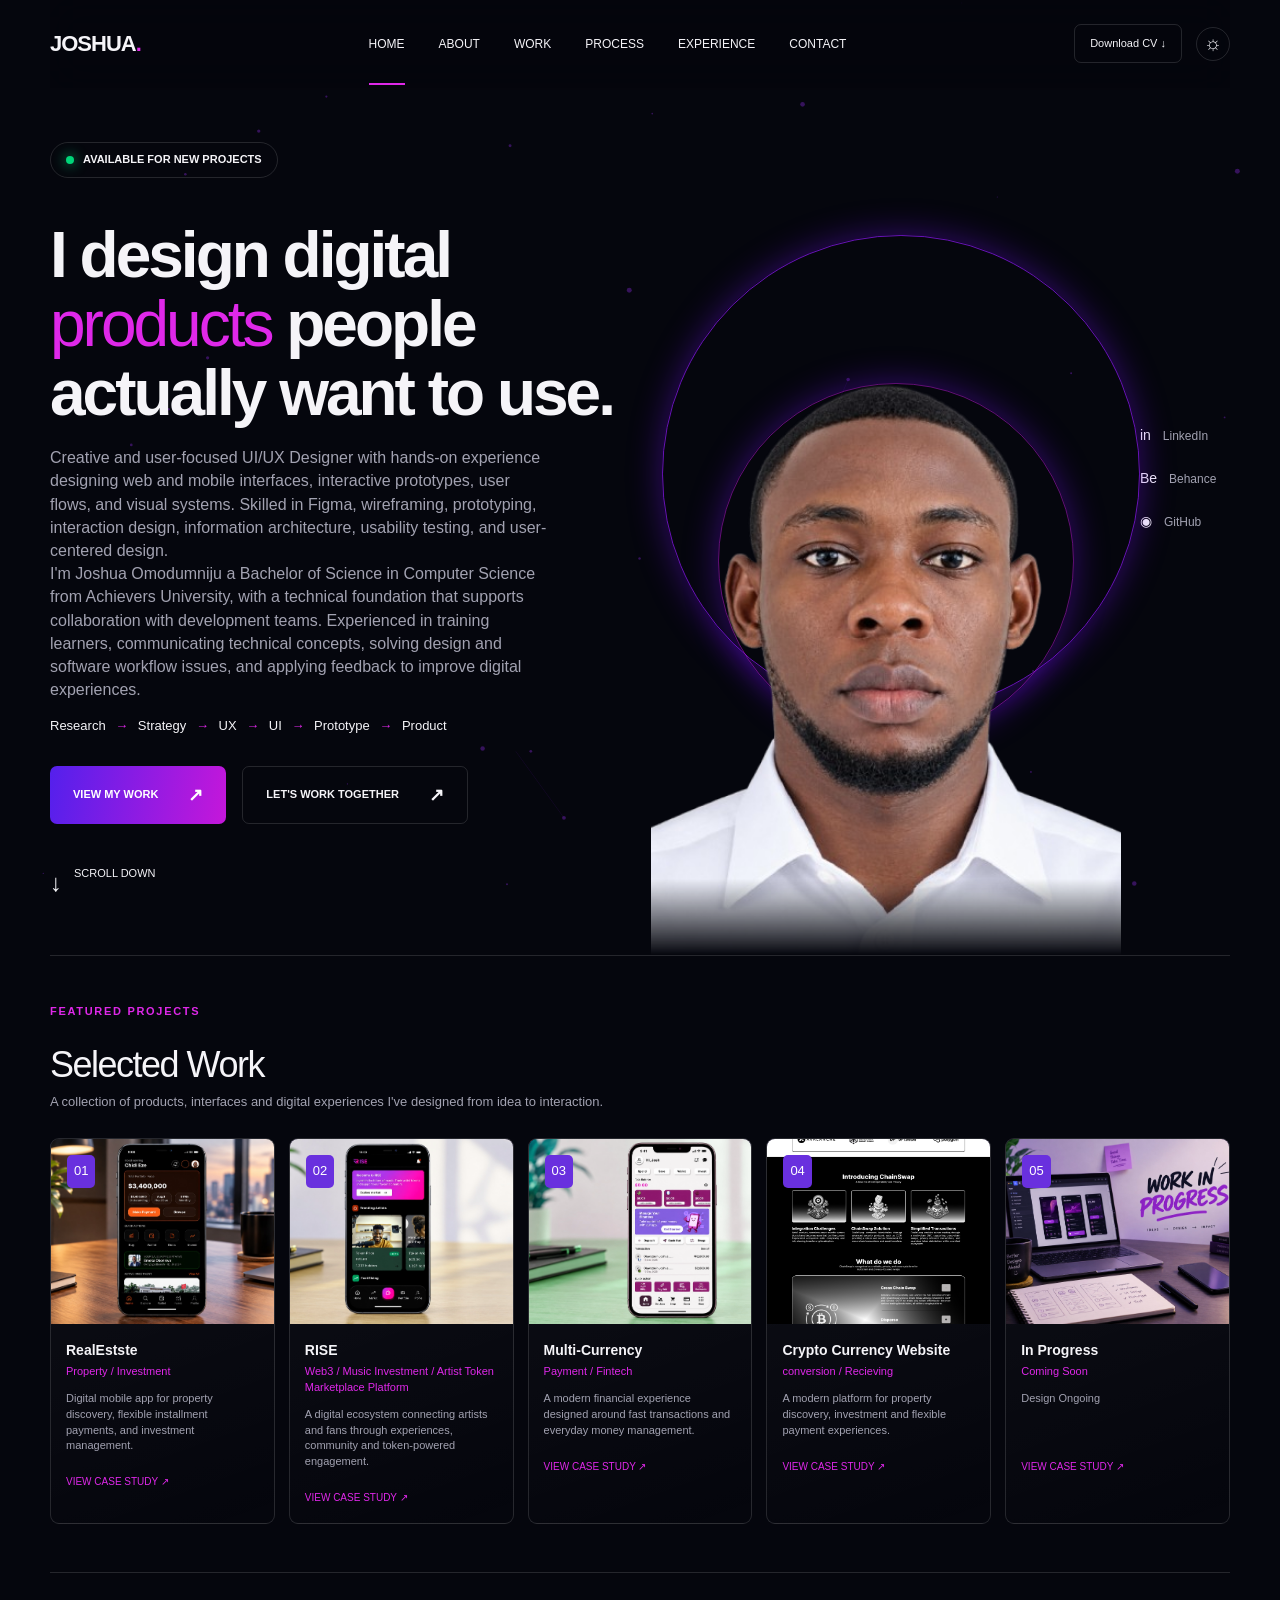
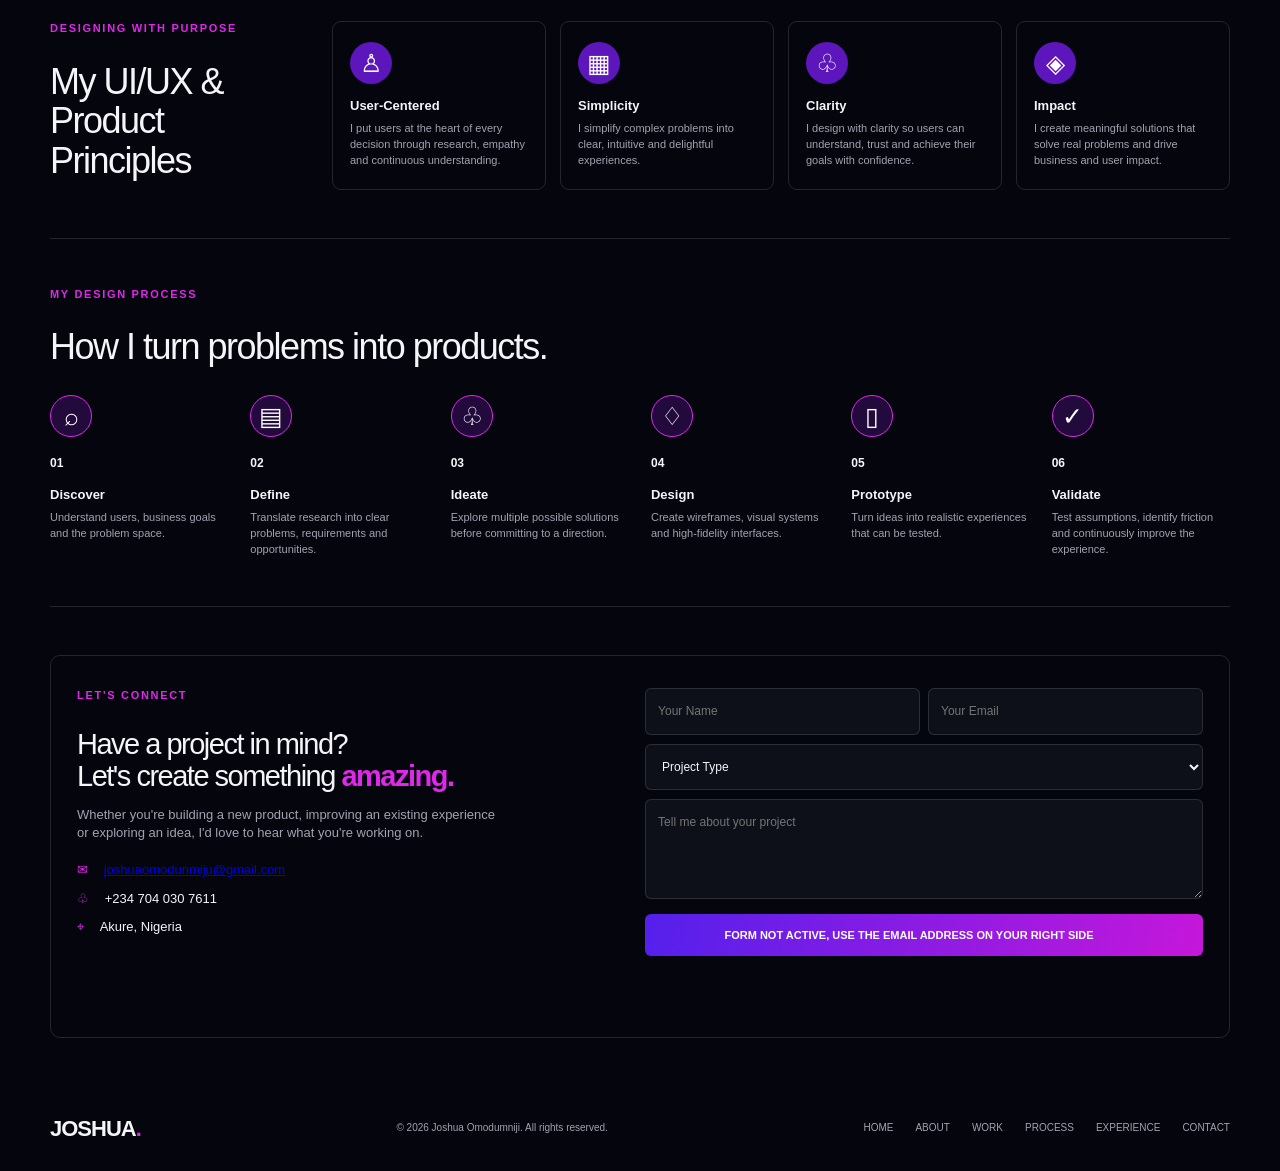
==== index.html @ 5fc7bdf7 "Add files via upload" ====
<!doctype html>
<html lang="en">

<head>
  <!-- ==================== DOCUMENT HEAD / META INFORMATION ==================== -->

  <meta charset="UTF-8" />
  <meta name="viewport" content="width=device-width, initial-scale=1.0" />
  <meta name="description" content="Joshua Om odumniji — UI/UX and product designer portfolio." />

  <title>Joshua — Product Designer</title>

  <link rel="stylesheet" href="style.css" />
</head>


<body>

  <!-- ==================== BACKGROUND MOTION CANVAS ==================== -->

  <canvas id="motion-canvas" aria-hidden="true"></canvas>


  <div class="site-shell">

    <!-- ==================== HEADER / NAVIGATION ==================== -->

    <header class="site-header" id="top">

      <!-- Website Brand / Logo -->
      <a class="brand" href="#top" aria-label="Joshua home">
        JOSHUA<span>.</span>
      </a>


      <!-- Mobile Menu Button -->
      <button
        class="menu-toggle"
        type="button"
        aria-expanded="false"
        aria-controls="main-nav"
      >
        Menu
      </button>


      <!-- Main Navigation -->
      <nav id="main-nav" class="main-nav" aria-label="Primary navigation">
        <a class="active" href="#top">Home</a>
        <a href="#about">About</a>
        <a href="#work">Work</a>
        <a href="#process">Process</a>
        <a href="#experience">Experience</a>
        <a href="#contact">Contact</a>
      </nav>


      <!-- Header Action Buttons -->
      <div class="header-actions">

        <!-- Download CV Button -->
        <a class="download" href="OMODUNMIJU_JOSHUA_OLUWATOSIN_ATS_CV.docx">
          Download CV <span>↓</span>
        </a>


        <!-- Light / Dark Theme Toggle -->
        <button
          class="theme-toggle"
          type="button"
          aria-label="Toggle light and dark theme"
          aria-pressed="false"
        >
          <span class="sun">☼</span>
        </button>

      </div>
    </header>


    <main>

      <!-- ==================== HERO / ABOUT SECTION ==================== -->

      <section class="hero" id="about">

        <!-- Hero Text Content -->
        <div class="hero-copy">

          <!-- Availability Badge -->
          <p class="eyebrow availability">
            <span></span> AVAILABLE FOR NEW PROJECTS
          </p>


          <!-- Main Hero Heading -->
          <h1>
            I design digital <strong>products</strong> people actually want to use.
          </h1>


          <!-- Hero Introduction -->
          <p class="intro">
            Creative and user-focused UI/UX Designer with hands-on experience designing web and mobile interfaces, interactive prototypes, user flows, and visual systems. Skilled in Figma, wireframing, prototyping, interaction design, information architecture, usability testing, and user-centered design. 
            <br>I'm Joshua Omodumniju a Bachelor of Science in Computer Science from Achievers University, with a technical foundation that supports collaboration with development teams. Experienced in training learners, communicating technical concepts, solving design and software workflow issues, and applying feedback to improve digital experiences.
          </p>


          <!-- Design Journey -->
          <p class="journey">
            Research <b>→</b> Strategy <b>→</b> UX <b>→</b> UI <b>→</b> Prototype <b>→</b> Product
          </p>


          <!-- Hero Action Buttons -->
          <div class="hero-actions">

            <a class="button button-primary" href="#work">
              View my work <span>↗</span>
            </a>

            <a class="button button-outline" href="#contact">
              Let&apos;s work together <span>↗</span>
            </a>

          </div>


          <!-- Scroll Down Link -->
          <a class="scroll-cue" href="#work">
            <span>↓</span> Scroll down
          </a>

        </div>


        <!-- ==================== PROFILE PORTRAIT ==================== -->

        <div class="portrait-wrap">

          <!-- Decorative Portrait Rings -->
          <div class="portrait-ring ring-one"></div>
          <div class="portrait-ring ring-two"></div>


          <!-- Profile Image -->
          <img
            class="portrait"
            src="profile_images-removebg-preview.png"
            alt="Joshua Omodumniji, product designer"
          />

        </div>


        <!-- ==================== SOCIAL MEDIA LINKS ==================== -->

        <div class="social-rail" aria-label="Social links">

          <a href="www.linkedin.com/in/joshua-omodunmiju-a3b171285">
            in <span>LinkedIn</span>
          </a>

          <a href="https://www.behance.net/omodunmjoshua1">
            Be <span>Behance</span>
          </a>

          <a href="">
            ◉ <span>GitHub</span>
          </a>

          <a href="">
             <span></span>
          </a>

          <a href="">
             <span></span>
          </a>

        </div>

      </section>


      <!-- ==================== FEATURED PROJECTS / WORK SECTION ==================== -->

      <section class="section work-section" id="work">

        <!-- Work Section Heading -->
        <div class="section-heading">

          <div>

            <p class="eyebrow">
              Featured projects
            </p>

            <h2>
              Selected Work
            </h2>

            <p>
              A collection of products, interfaces and digital experiences I&apos;ve designed from idea to interaction.
            </p>

          </div>


          
        </div>


        <!-- ==================== PROJECT GRID ==================== -->

        <div class="project-grid">

          <!-- ==================== PROJECT 01: EASYBUY ==================== -->

          <article class="project-card">

            <div class="project-image image-one">

              <img
                src="real estate flexible.jpg"
                alt="EasyBuy property installment mobile experience"
              />

              <span>01</span>

            </div>


            <h3>
              RealEstste
            </h3>

            <p class="project-type">
              Property / Investment
            </p>

            <p>
              Digital mobile app for property discovery, flexible installment payments, and investment management.
            </p>

            <a href="work1.html">
              View case study ↗
            </a>

          </article>


          <!-- ==================== PROJECT 02: RISE ==================== -->

          <article class="project-card">

            <div class="project-image image-two">

              <img
                src="Rise artist.jpg"
                alt="RISE music marketplace interface"
              />

              <span>02</span>

            </div>


            <h3>
              RISE
            </h3>

            <p class="project-type">
              Web3 / Music Investment / Artist Token Marketplace Platform
            </p>

            <p>
              A digital ecosystem connecting artists and fans through experiences, community and token-powered engagement.
            </p>

            <a href="work2.html">
              View case study ↗
            </a>

          </article>


          <!-- ==================== PROJECT 03: UNIFIED FAMILY HUB ==================== -->

          <article class="project-card">

            <div class="project-image image-three">

              <img
                src="freemo.jpg"
                alt="Unified Family Hub mobile app"
              />

              <span>03</span>

            </div>


            <h3>
              Multi-Currency
            </h3>

            <p class="project-type">
              Payment / Fintech
            </p>

            <p>
              A modern financial experience designed around fast transactions and everyday money management.
            </p>

            <a href="work3.html">
              View case study ↗
            </a>

          </article>


          <!-- ==================== PROJECT 04: REAL ESTATE PLATFORM ==================== -->

          <article class="project-card">

            <div class="project-image image-four">

              <img
                src="Desktop - 1 (3).jpg"
                alt="Real estate property platform"
              />

              <span>04</span>

            </div>


            <h3>
              Crypto Currency Website
            </h3>

            <p class="project-type">
              conversion / Recieving 
            </p>

            <p>
              A modern platform for property discovery, investment and flexible payment experiences.
            </p>

            <a href="work4.html">
              View case study ↗
            </a>

          </article>


          <!-- ==================== PROJECT 05: FREEMO ==================== -->

          <article class="project-card">

            <div class="project-image image-five">

              <img
                src="work in progress.jpg"
                alt="Freemo financial mobile experience"
              />

              <span>05</span>

            </div>


            <h3>
              In Progress
            </h3>

            <p class="project-type">
              Coming Soon
            </p>

            <p>
              Design Ongoing
            </p>

            <a href="#">
              View case study ↗
            </a>

          </article>

          

        </div>

      </section>


      <!-- ==================== UI/UX & PRODUCT PRINCIPLES SECTION ==================== -->

      <section class="section principles" id="experience">

        <!-- Principles Section Title -->
        <div class="principles-title">

          <p class="eyebrow">
            Designing with purpose
          </p>

          <h2>
            My UI/UX &amp;<br />
            Product<br />
            Principles
          </h2>

        </div>


        <!-- Principles Grid -->
        <div class="principles-grid">

          <!-- User-Centered Principle -->
          <article>

            <span>♙</span>

            <h3>
              User-Centered
            </h3>

            <p>
              I put users at the heart of every decision through research, empathy and continuous understanding.
            </p>

          </article>


          <!-- Simplicity Principle -->
          <article>

            <span>▦</span>

            <h3>
              Simplicity
            </h3>

            <p>
              I simplify complex problems into clear, intuitive and delightful experiences.
            </p>

          </article>


          <!-- Clarity Principle -->
          <article>

            <span>♧</span>

            <h3>
              Clarity
            </h3>

            <p>
              I design with clarity so users can understand, trust and achieve their goals with confidence.
            </p>

          </article>


          <!-- Impact Principle -->
          <article>

            <span>◈</span>

            <h3>
              Impact
            </h3>

            <p>
              I create meaningful solutions that solve real problems and drive business and user impact.
            </p>

          </article>

        </div>

      </section>


      <!-- ==================== DESIGN PROCESS SECTION ==================== -->

      <section class="section process" id="process">

        <p class="eyebrow">
          My design process
        </p>

        <h2>
          How I turn problems into products.
        </h2>


        <!-- Design Process Grid -->
        <div class="process-grid">

          <!-- Process 01: Discover -->
          <article>

            <span>⌕</span>

            <b>01</b>

            <h3>
              Discover
            </h3>

            <p>
              Understand users, business goals and the problem space.
            </p>

          </article>


          <!-- Process 02: Define -->
          <article>

            <span>▤</span>

            <b>02</b>

            <h3>
              Define
            </h3>

            <p>
              Translate research into clear problems, requirements and opportunities.
            </p>

          </article>


          <!-- Process 03: Ideate -->
          <article>

            <span>♧</span>

            <b>03</b>

            <h3>
              Ideate
            </h3>

            <p>
              Explore multiple possible solutions before committing to a direction.
            </p>

          </article>


          <!-- Process 04: Design -->
          <article>

            <span>♢</span>

            <b>04</b>

            <h3>
              Design
            </h3>

            <p>
              Create wireframes, visual systems and high-fidelity interfaces.
            </p>

          </article>


          <!-- Process 05: Prototype -->
          <article>

            <span>▯</span>

            <b>05</b>

            <h3>
              Prototype
            </h3>

            <p>
              Turn ideas into realistic experiences that can be tested.
            </p>

          </article>


          <!-- Process 06: Validate -->
          <article>

            <span>✓</span>

            <b>06</b>

            <h3>
              Validate
            </h3>

            <p>
              Test assumptions, identify friction and continuously improve the experience.
            </p>

          </article>

        </div>

      </section>


      <!-- ==================== CONTACT SECTION ==================== -->

      <section class="contact-section" id="contact">

        <!-- Contact Information -->
        <div class="contact-copy">

          <p class="eyebrow">
            Let&apos;s connect
          </p>


          <h2>
            Have a project in mind?<br />
            Let&apos;s create something <strong>amazing.</strong>
          </h2>


          <p>
            Whether you&apos;re building a new product, improving an existing experience or exploring an idea, I&apos;d love to hear what you&apos;re working on.
          </p>


          <!-- Contact Details -->
          <ul>

            <li>
              ✉ <span><a href="joshuaomodunmiju@gmail.com">joshuaomodunmiju@gmail.com</a></span>
            </li>

            <li>
              ♧ <span>+234 704 030 7611</span>
            </li>

            <li>
              ⌖ <span>Akure, Nigeria</span>
            </li>

          </ul>

        </div>


        <!-- ==================== CONTACT FORM ==================== -->

        <form id="contact-form">

          <!-- Name and Email Fields -->
          <div class="form-row">

            <label>

              <span class="sr-only">
                Your name
              </span>

              <input
                required
                type="text"
                placeholder="Your Name"
              />

            </label>


            <label>

              <span class="sr-only">
                Your email
              </span>

              <input
                required
                type="email"
                placeholder="Your Email"
              />

            </label>

          </div>


          <!-- Project Type Field -->
          <label>

            <span class="sr-only">
              Project type
            </span>

            <select required>

              <option value="">
                Project Type
              </option>

              <option>
                Product design
              </option>

              <option>
                UX audit
              </option>

              <option>
                Brand and UI
              </option>

            </select>

          </label>


          <!-- Project Details Field -->
          <label>

            <span class="sr-only">
              Project details
            </span>

            <textarea
              required
              placeholder="Tell me about your project"
            ></textarea>

          </label>


          <!-- Submit Button -->
          <button class="button button-primary" type="submit">
            Form not Active, use the email address on your right side <span></span>
          </button>


          <!-- Form Submission Status -->
          <p class="form-status" role="status"></p>

        </form>

      </section>

    </main>


    <!-- ==================== FOOTER SECTION ==================== -->

    <footer>

      <!-- Footer Brand -->
      <a class="brand" href="#top">
        JOSHUA<span>.</span>
      </a>


      <!-- Copyright -->
      <p>
        © 2026 Joshua Omodumniji. All rights reserved.
      </p>


      <!-- Footer Navigation -->
      <nav>

        <a href="#top">
          Home
        </a>

        <a href="#about">
          About
        </a>

        <a href="#work">
          Work
        </a>

        <a href="#process">
          Process
        </a>

        <a href="#experience">
          Experience
        </a>

        <a href="#contact">
          Contact
        </a>

      </nav>

    </footer>

  </div>


  <!-- ==================== JAVASCRIPT FILE ==================== -->

  <script src="script.js"></script>

</body>

</html>
---- style.css ----
:root {
  --bg:#05060d;
  --surface:#0d0f19;
  --surface-2:#141523;
  --text:#f5f4f8;
  --muted:#a2a2b1;
  --line:rgba(255,255,255,.13);
  --purple:#8b28ff;
  --pink:#df28e9;
  --green:#00d579;
  --max:1240px
}

* {
  box-sizing:border-box
}

html {
  scroll-behavior:smooth
}

body {
  margin:0;
  background:var(--bg);
  color:var(--text);
  font-family:Arial,Helvetica,sans-serif;
  line-height:1.45;
  overflow-x:hidden
}

body.light {
  --bg:#f4f1fa;
  --surface:#fff;
  --surface-2:#eeeaf7;
  --text:#171323;
  --muted:#625d6d;
  --line:rgba(25,17,42,.15)
}

body.light .site-header {
  background:rgba(244,241,250,.78)
}

body.light .hero:before {
  opacity:.1
}

.site-shell {
  position:relative;
  z-index:1;
  max-width:1440px;
  margin:auto;
  padding:0 50px
}

.site-header {
  height:88px;
  display:flex;
  align-items:center;
  gap:38px;
  position:sticky;
  top:0;
  z-index:10;
  background:rgba(5,6,13,.78);
  backdrop-filter:blur(18px);
  border-bottom:1px solid transparent
}

.brand {
  color:var(--text);
  font-weight:800;
  font-size:22px;
  text-decoration:none;
  letter-spacing:-1px
}

.brand span,
h1 strong,
h2 strong,
.project-type,
.eyebrow,
a:hover {
  color:var(--pink)
}

.main-nav {
  display:flex;
  gap:34px;
  margin:auto;
  font-size:12px;
  text-transform:uppercase
}

.main-nav a,
footer a {
  color:var(--text);
  text-decoration:none
}

.main-nav a {
  padding:34px 0 30px
}

.main-nav a.active,
.main-nav a:hover {
  border-bottom:2px solid var(--pink)
}

.header-actions {
  display:flex;
  align-items:center;
  gap:14px
}

.download,
.theme-toggle,
.button-outline {
  border:1px solid var(--line);
  color:var(--text);
  background:transparent
}

.download {
  padding:11px 15px;
  border-radius:7px;
  font-size:11px;
  text-decoration:none
}

.theme-toggle {
  width:34px;
  height:34px;
  border-radius:50%;
  font-size:20px;
  cursor:pointer;
  color:var(--text)
}

.menu-toggle {
  display:none
}

.hero {
  min-height:650px;
  display:grid;
  grid-template-columns:1.03fr .9fr 90px;
  align-items:center;
  position:relative;
  border-bottom:1px solid var(--line);
  overflow:hidden
}

.hero-copy {
  position:relative;
  z-index:2;
  padding:54px 0
}

.eyebrow {
  font-size:11px;
  text-transform:uppercase;
  letter-spacing:1.7px;
  margin:0 0 25px;
  font-weight:bold
}

.availability {
  border:1px solid var(--line);
  border-radius:30px;
  display:inline-flex;
  align-items:center;
  gap:9px;
  padding:9px 15px;
  color:var(--text);
  letter-spacing:0
}

.availability span {
  width:8px;
  height:8px;
  background:var(--green);
  border-radius:50%;
  box-shadow:0 0 13px var(--green)
}

h1 {
  font-size:clamp(44px,5vw,76px);
  line-height:1.08;
  letter-spacing:-3px;
  max-width:720px;
  margin:18px 0
}

h1 strong {
  font-weight:400
}

.intro {
  font-size:16px;
  color:var(--muted);
  max-width:500px
}

.journey {
  font-size:13px;
  color:var(--text);
  word-spacing:3px
}

.journey b {
  color:var(--pink);
  padding:0 3px
}

.hero-actions {
  display:flex;
  gap:16px;
  margin-top:30px
}

.button {
  display:inline-flex;
  align-items:center;
  justify-content:center;
  gap:30px;
  padding:15px 23px;
  border-radius:7px;
  text-transform:uppercase;
  font-size:11px;
  font-weight:bold;
  text-decoration:none;
  cursor:pointer
}

.button-primary {
  background:linear-gradient(100deg,#5420ec,#c517da);
  border:0;
  color:#fff
}

.button-outline {
  color:var(--text)
}

.button span {
  font-size:18px
}

.scroll-cue {
  display:inline-flex;
  gap:12px;
  margin-top:42px;
  color:var(--text);
  font-size:11px;
  text-transform:uppercase;
  text-decoration:none
}

.scroll-cue span {
  font-size:24px
}

.portrait-wrap {
  align-self:stretch;
  position:relative;
  display:flex;
  align-items:flex-end;
  justify-content:center
}

.portrait {
  height:73%;
  width:200%;
  max-width:470px;
  object-fit:cover;
  object-position:top center;
  filter:saturate(.86);
  mask-image:linear-gradient(to bottom,#000 88%,transparent 100%);
  position:relative;
  z-index:2
}

.portrait-ring {
  position:absolute;
  border:1px solid rgba(146,25,255,.7);
  border-radius:50%;
  aspect-ratio:1;
  top:17%;
  left:6%;
  width:94%;
  box-shadow:0 0 34px rgba(117,16,255,.4)
}

.ring-two {
  width:70%;
  top:34%;
  left:17%;
  border-color:rgba(211,27,245,.45)
}

.social-rail {
  display:flex;
  flex-direction:column;
  gap:23px;
  align-self:center
}

.social-rail a {
  color:var(--text);
  text-decoration:none;
  font-size:14px
}

.social-rail span {
  font-size:12px;
  margin-left:8px;
  color:var(--muted)
}

.section {
  padding:48px 0;
  border-bottom:1px solid var(--line)
}

.section-heading {
  display:flex;
  justify-content:space-between;
  align-items:end;
  margin-bottom:27px
}

.section h2,
.contact-section h2 {
  font-size:36px;
  line-height:1.1;
  font-weight:400;
  letter-spacing:-1.5px;
  margin:0 0 8px
}

.section-heading p:not(.eyebrow) {
  margin:0;
  color:var(--muted);
  font-size:13px
}

.text-link {
  border:1px solid var(--line);
  border-radius:7px;
  padding:13px 17px;
  color:var(--text);
  text-decoration:none;
  font-size:11px;
  text-transform:uppercase
}

.text-link span {
  font-size:18px;
  margin-left:18px
}

.project-grid {
  display:grid;
  grid-template-columns:repeat(5,1fr);
  gap:14px
}

.project-card {
  border:1px solid var(--line);
  border-radius:9px;
  overflow:hidden;
  background:linear-gradient(160deg,rgba(255,255,255,.045),transparent);
  padding-bottom:17px
}

.project-card > *:not(.project-image) {
  margin-left:15px;
  margin-right:15px
}

.project-image {
  height:185px;
  position:relative;
  overflow:hidden;
  background:#211140
}

.project-image img {
  width:100%;
  height:100%;
  object-fit:cover;
  object-position:center;
  transition:transform .5s
}

.project-card:hover img {
  transform:scale(1.08)
}

.image-two img,
.image-five img {
  object-position:62% 18%;
  filter:hue-rotate(18deg)
}

.image-three img {
  object-position:20% 65%;
  filter:hue-rotate(90deg)
}

.image-four img {
  object-position:88% 50%;
  filter:saturate(.6)
}

.project-image span {
  position:absolute;
  top:16px;
  left:16px;
  background:#6930de;
  color:white;
  padding:7px;
  border-radius:5px;
  font-size:13px
}

.project-card h3 {
  font-size:14px;
  margin-top:16px;
  margin-bottom:3px
}

.project-card p {
  font-size:11px;
  color:var(--muted);
  min-height:48px
}

.project-card .project-type {
  min-height:0;
  margin-top:0;
  color:var(--pink)
}

.project-card a {
  color:var(--pink);
  text-decoration:none;
  text-transform:uppercase;
  font-size:10px;
  display:block;
  margin-top:21px
}

.principles {
  display:grid;
  grid-template-columns:240px 1fr;
  gap:42px
}

.principles-title h2 {
  font-size:36px
}

.principles-grid {
  display:grid;
  grid-template-columns:repeat(4,1fr);
  gap:14px
}

.principles-grid article {
  border:1px solid var(--line);
  padding:20px 17px;
  border-radius:9px
}

.principles-grid span,
.process-grid span {
  display:grid;
  place-items:center;
  width:42px;
  height:42px;
  background:#5d16bb;
  border-radius:50%;
  font-size:25px;
  color:#fff
}

.principles-grid h3,
.process-grid h3 {
  font-size:13px;
  margin-bottom:5px
}

.principles-grid p,
.process-grid p {
  color:var(--muted);
  font-size:11px;
  margin:0
}

.process h2 {
  margin-bottom:28px
}

.process-grid {
  display:grid;
  grid-template-columns:repeat(6,1fr);
  gap:22px
}

.process-grid article {
  position:relative
}

.process-grid span {
  margin-bottom:13px;
  border:1px solid var(--pink);
  background:rgba(125,24,205,.25)
}

.process-grid b {
  font-size:12px
}

.contact-section {
  display:grid;
  grid-template-columns:1fr 1.12fr;
  gap:70px;
  border:1px solid var(--line);
  border-radius:10px;
  padding:32px 26px;
  margin:48px 0
}

.contact-section h2 {
  font-size:29px
}

.contact-copy > p:not(.eyebrow) {
  color:var(--muted);
  max-width:420px;
  font-size:13px
}

.contact-copy ul {
  list-style:none;
  padding:0;
  color:var(--pink);
  font-size:13px;
  line-height:2.2
}

.contact-copy li span {
  color:var(--text);
  margin-left:12px
}

.form-row {
  display:grid;
  grid-template-columns:1fr 1fr;
  gap:8px
}

form {
  display:grid;
  gap:9px
}

input,
select,
textarea {
  width:100%;
  border:1px solid var(--line);
  background:var(--surface);
  color:var(--text);
  border-radius:6px;
  padding:14px 12px;
  font:inherit;
  font-size:12px
}

textarea {
  height:100px;
  resize:vertical
}

form .button {
  width:100%;
  border-radius:6px
}

.form-status {
  font-size:12px;
  color:var(--green);
  min-height:16px
}

.sr-only {
  position:absolute;
  width:1px;
  height:1px;
  padding:0;
  margin:-1px;
  overflow:hidden;
  clip:rect(0,0,0,0);
  white-space:nowrap;
  border:0
}

footer {
  display:flex;
  align-items:center;
  justify-content:space-between;
  padding:25px 0;
  font-size:10px;
  color:var(--muted)
}

footer nav {
  display:flex;
  gap:22px
}

footer nav a {
  color:var(--muted);
  text-transform:uppercase;
  font-size:10px
}

#motion-canvas {
  position:fixed;
  inset:0;
  width:100%;
  height:100%;
  z-index:0;
  pointer-events:none;
  opacity:.65
}

.light #motion-canvas {
  opacity:.23
}

@media(max-width:1050px) {
  .site-shell {
    padding:0 28px
  }

  .main-nav {
    gap:15px
  }

  .hero {
    grid-template-columns:1fr .75fr 50px
  }

  .project-grid {
    grid-template-columns:repeat(3,1fr)
  }

  .project-image {
    height:210px
  }
}

@media(max-width:720px) {
  .site-shell {
    padding:0 18px
  }

  .site-header {
    height:70px;
    gap:15px
  }

  .main-nav {
    display:none;
    position:absolute;
    top:70px;
    left:0;
    right:0;
    padding:20px;
    background:var(--surface);
    flex-direction:column;
    gap:16px
  }

  .main-nav.open {
    display:flex
  }

  .main-nav a {
    padding:0
  }

  .menu-toggle {
    display:block;
    order:3;
    border:1px solid var(--line);
    background:transparent;
    color:var(--text);
    padding:8px;
    border-radius:5px
  }

  .header-actions {
    margin-left:auto
  }

  .download {
    display:none
  }

  .hero {
    display:flex;
    flex-direction:column;
    align-items:stretch;
    min-height:auto
  }

  .hero-copy {
    padding:55px 0 20px
  }

  .portrait-wrap {
    height:390px;
    order:2
  }

  .portrait {
    height:100%;
    width:80%
  }

  .social-rail {
    position:absolute;
    right:0;
    bottom:60px;
    z-index:3;
    gap:12px
  }

  .social-rail span {
    display:none
  }

  .section {
    padding:38px 0
  }

  .section-heading {
    align-items:start;
    gap:20px;
    flex-direction:column
  }

  .project-grid {
    grid-template-columns:1fr 1fr
  }

  .project-image {
    height:190px
  }

  .principles {
    display:block
  }

  .principles-title {
    margin-bottom:24px
  }

  .principles-grid {
    grid-template-columns:1fr 1fr
  }

  .process-grid {
    grid-template-columns:repeat(2,1fr);
    gap:25px
  }

  .contact-section {
    grid-template-columns:1fr;
    gap:30px;
    margin:35px 0
  }

  footer {
    align-items:flex-start;
    gap:20px;
    flex-direction:column
  }

  footer nav {
    flex-wrap:wrap
  }

  h1 {
    letter-spacing:-2px
  }

  .hero-actions {
    flex-wrap:wrap
  }
}

@media(max-width:440px) {
  .project-grid,
  .principles-grid {
    grid-template-columns:1fr
  }

  .form-row {
    grid-template-columns:1fr
  }

  .project-image {
    height:220px
  }

  .section h2,
  .principles-title h2 {
    font-size:30px
  }
}
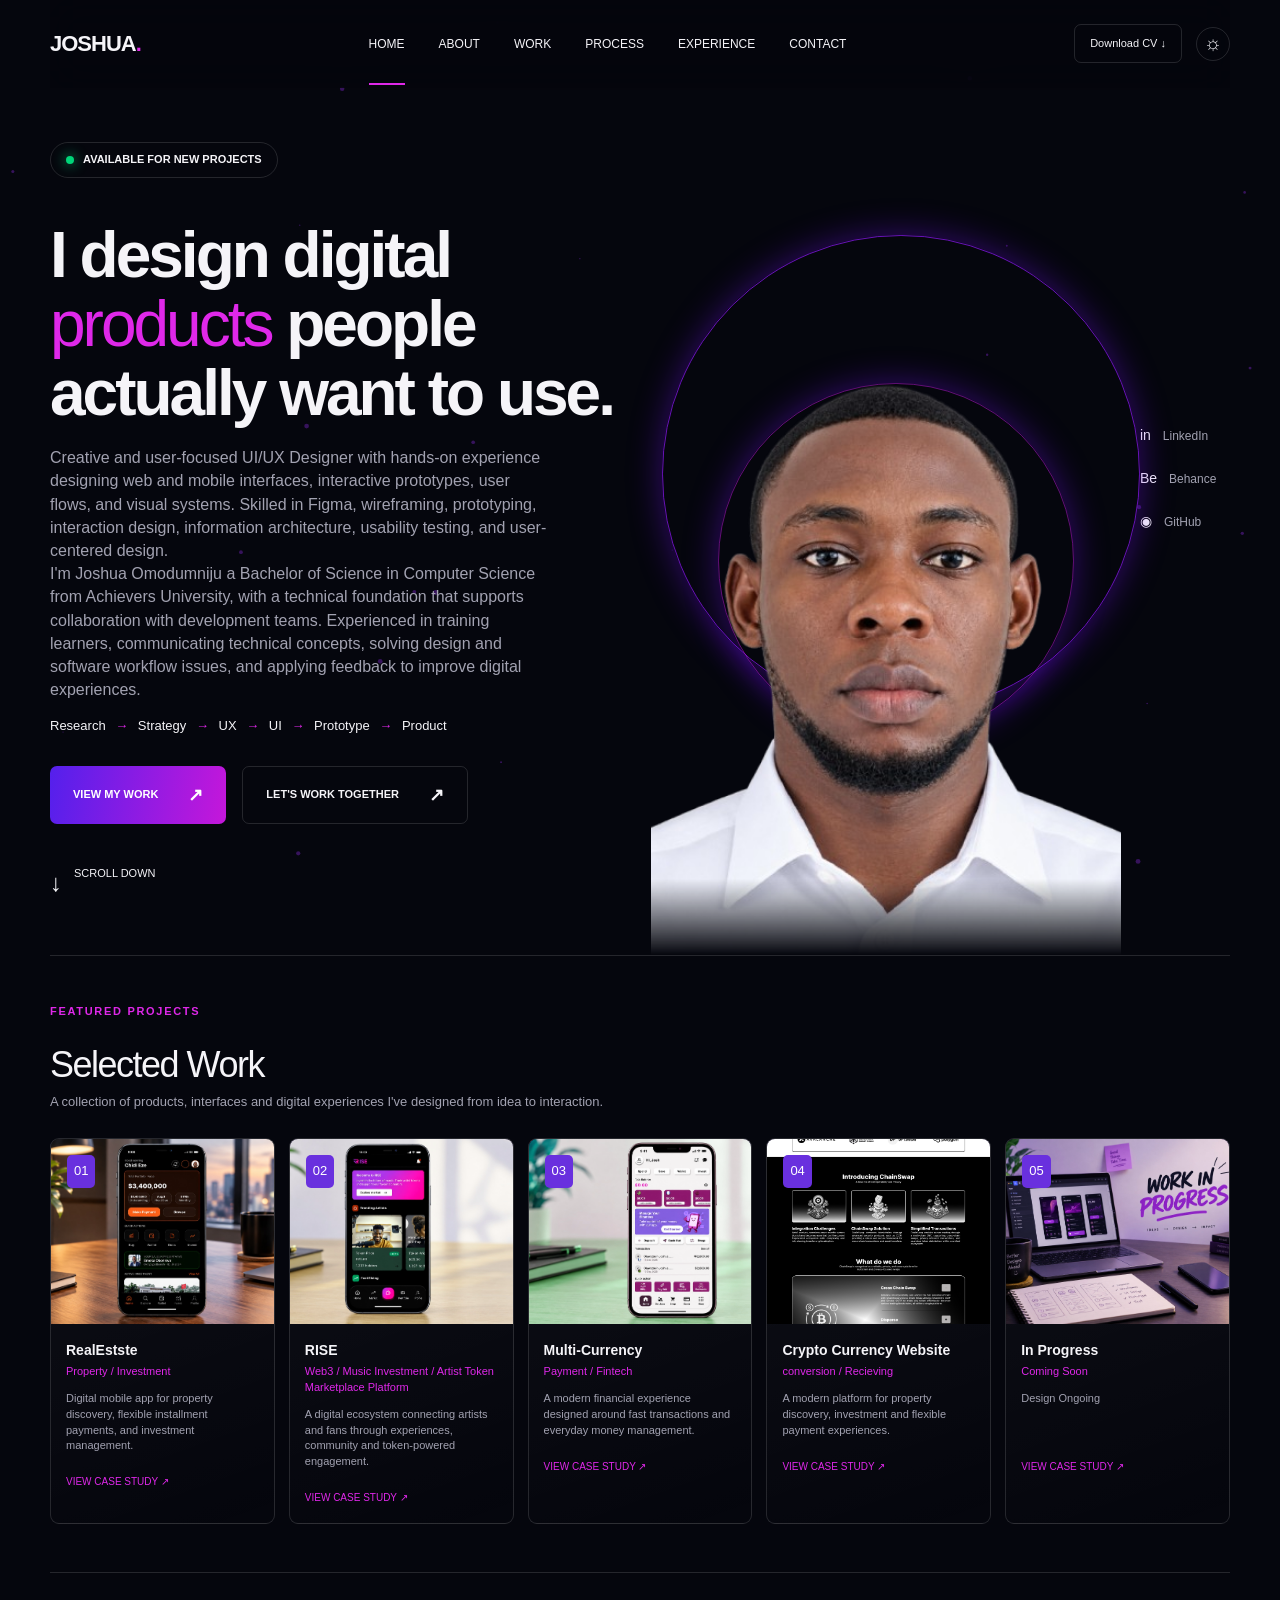
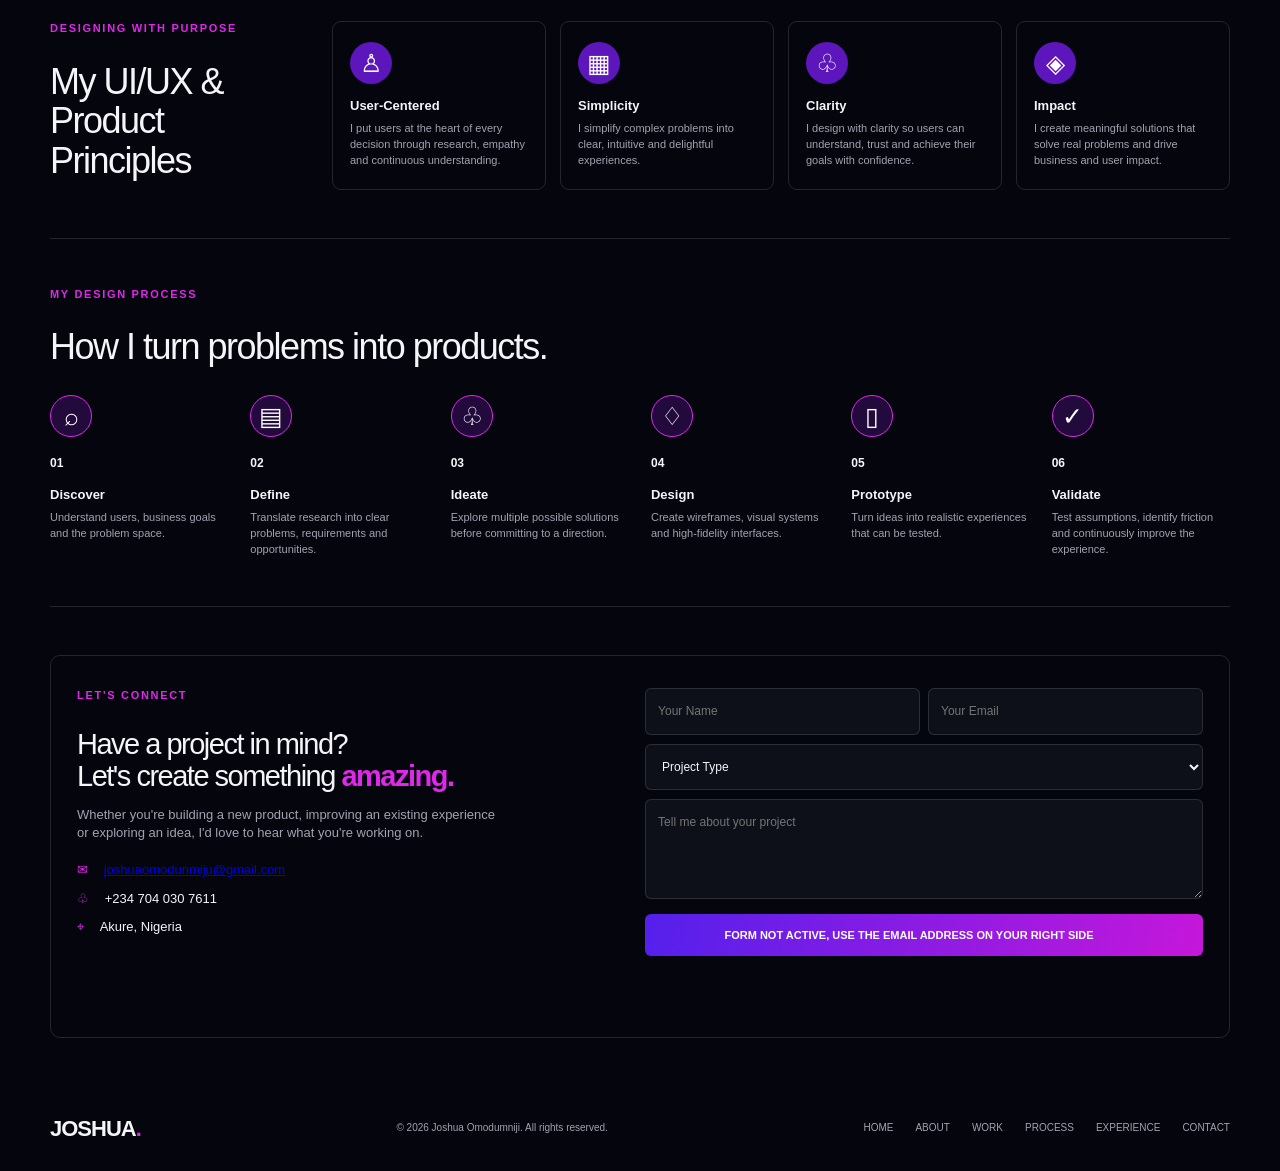
==== commit 23dfee54: "Update print statement from 'Hello' to 'Goodbye'" ====
--- a/index.html
+++ b/index.html
@@ -59,7 +59,7 @@
       <div class="header-actions">
 
         <!-- Download CV Button -->
-        <a class="download" href="OMODUNMIJU_JOSHUA_OLUWATOSIN_ATS_CV.docx">
+        <a class="download" href="joshua (2).docx">
           Download CV <span>↓</span>
         </a>
 
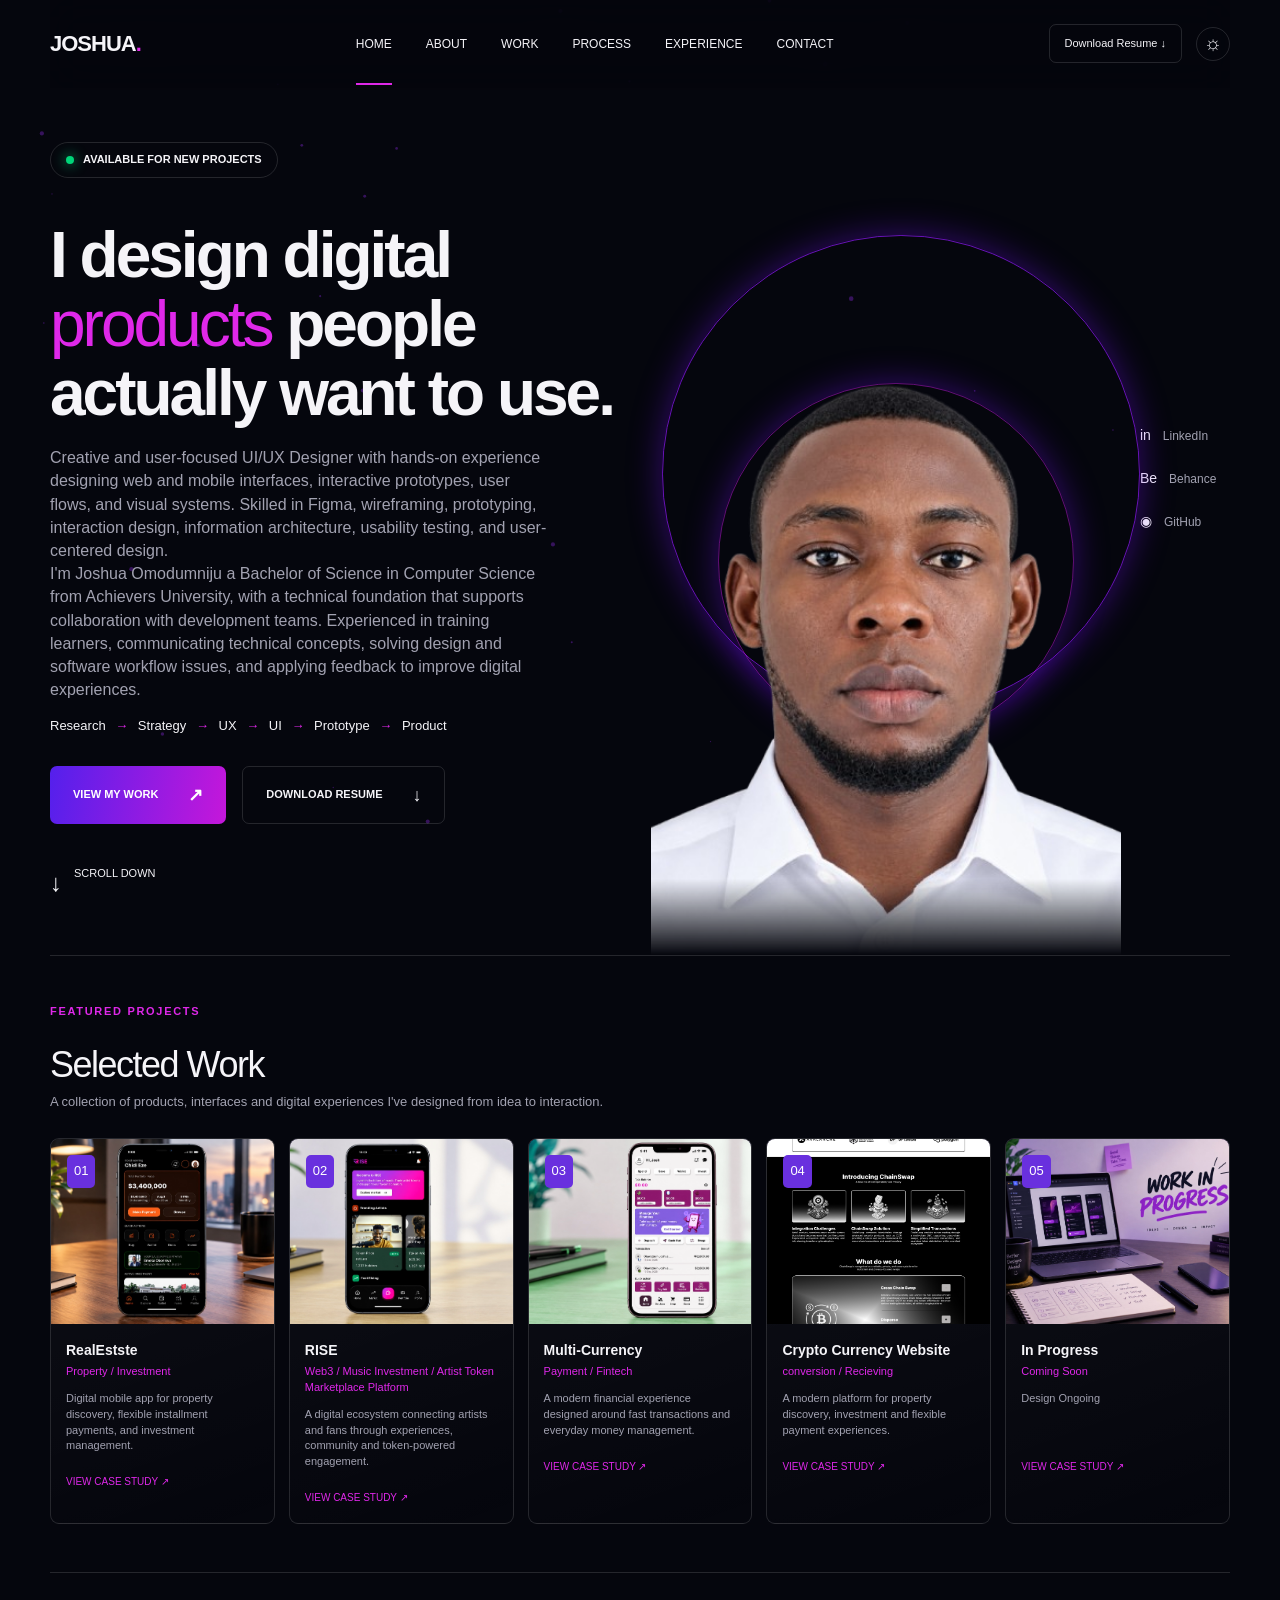
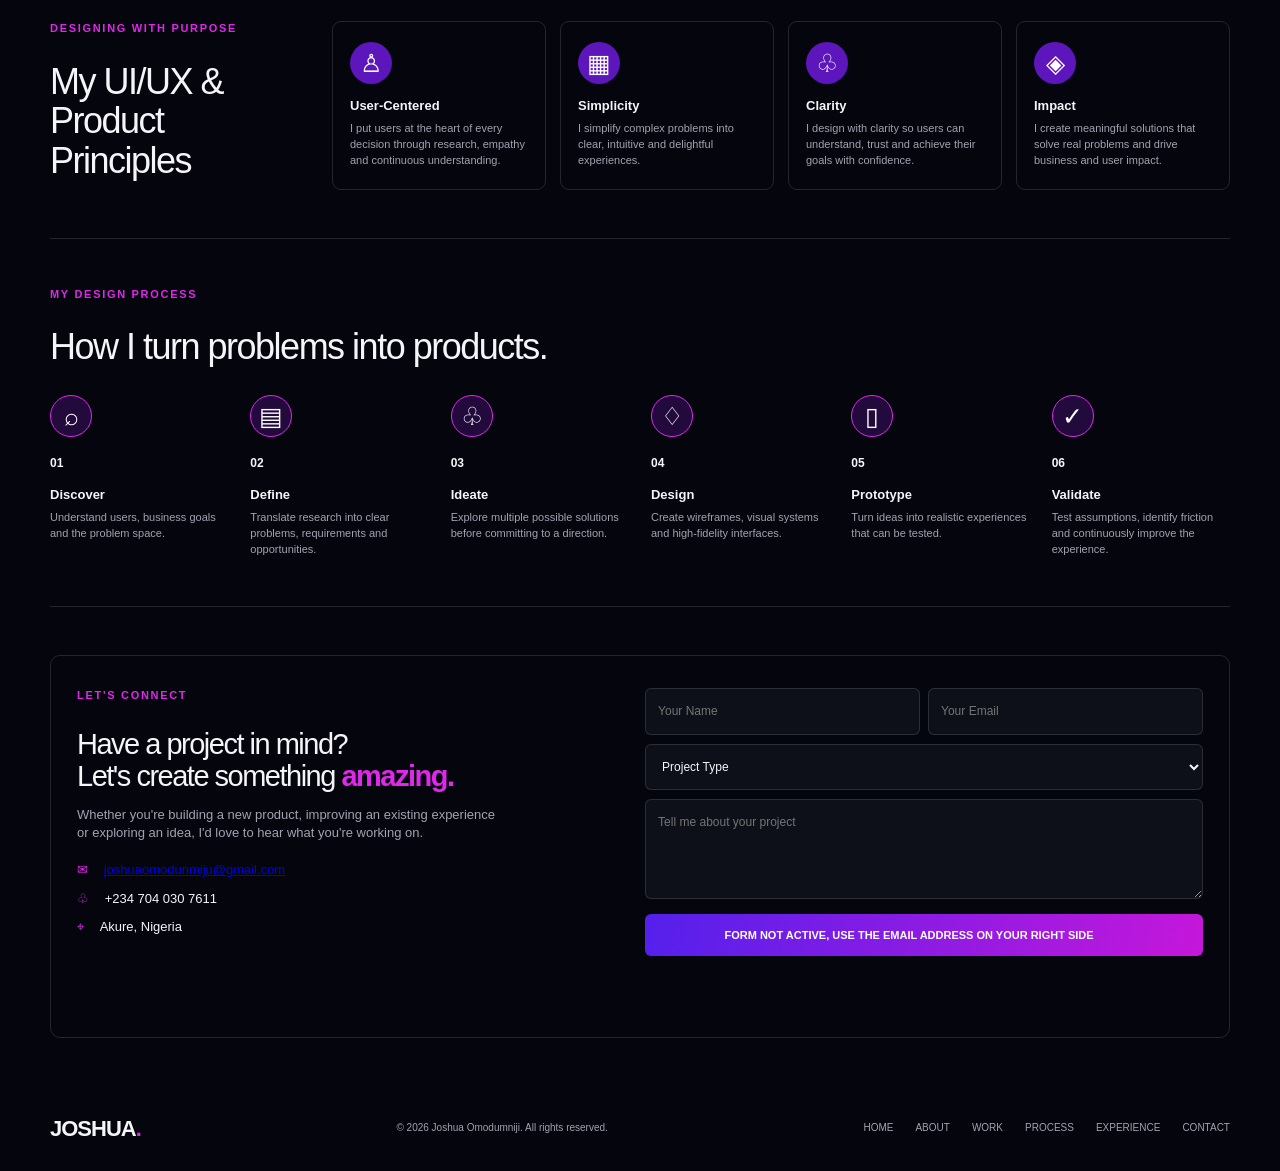
==== commit 8374228a: "Update print statement from 'Hello' to 'Goodbye'" ====
--- a/index.html
+++ b/index.html
@@ -59,8 +59,8 @@
       <div class="header-actions">
 
         <!-- Download CV Button -->
-        <a class="download" href="joshua (2).docx">
-          Download CV <span>↓</span>
+        <a class="download" href="joshua (2) (1).docx">
+          Download Resume <span>↓</span>
         </a>
 
 
@@ -119,8 +119,8 @@
               View my work <span>↗</span>
             </a>
 
-            <a class="button button-outline" href="#contact">
-              Let&apos;s work together <span>↗</span>
+            <a class="button button-outline" href="joshua (2) (1).docx">
+              Download Resume <span>↓</span>
             </a>
 
           </div>
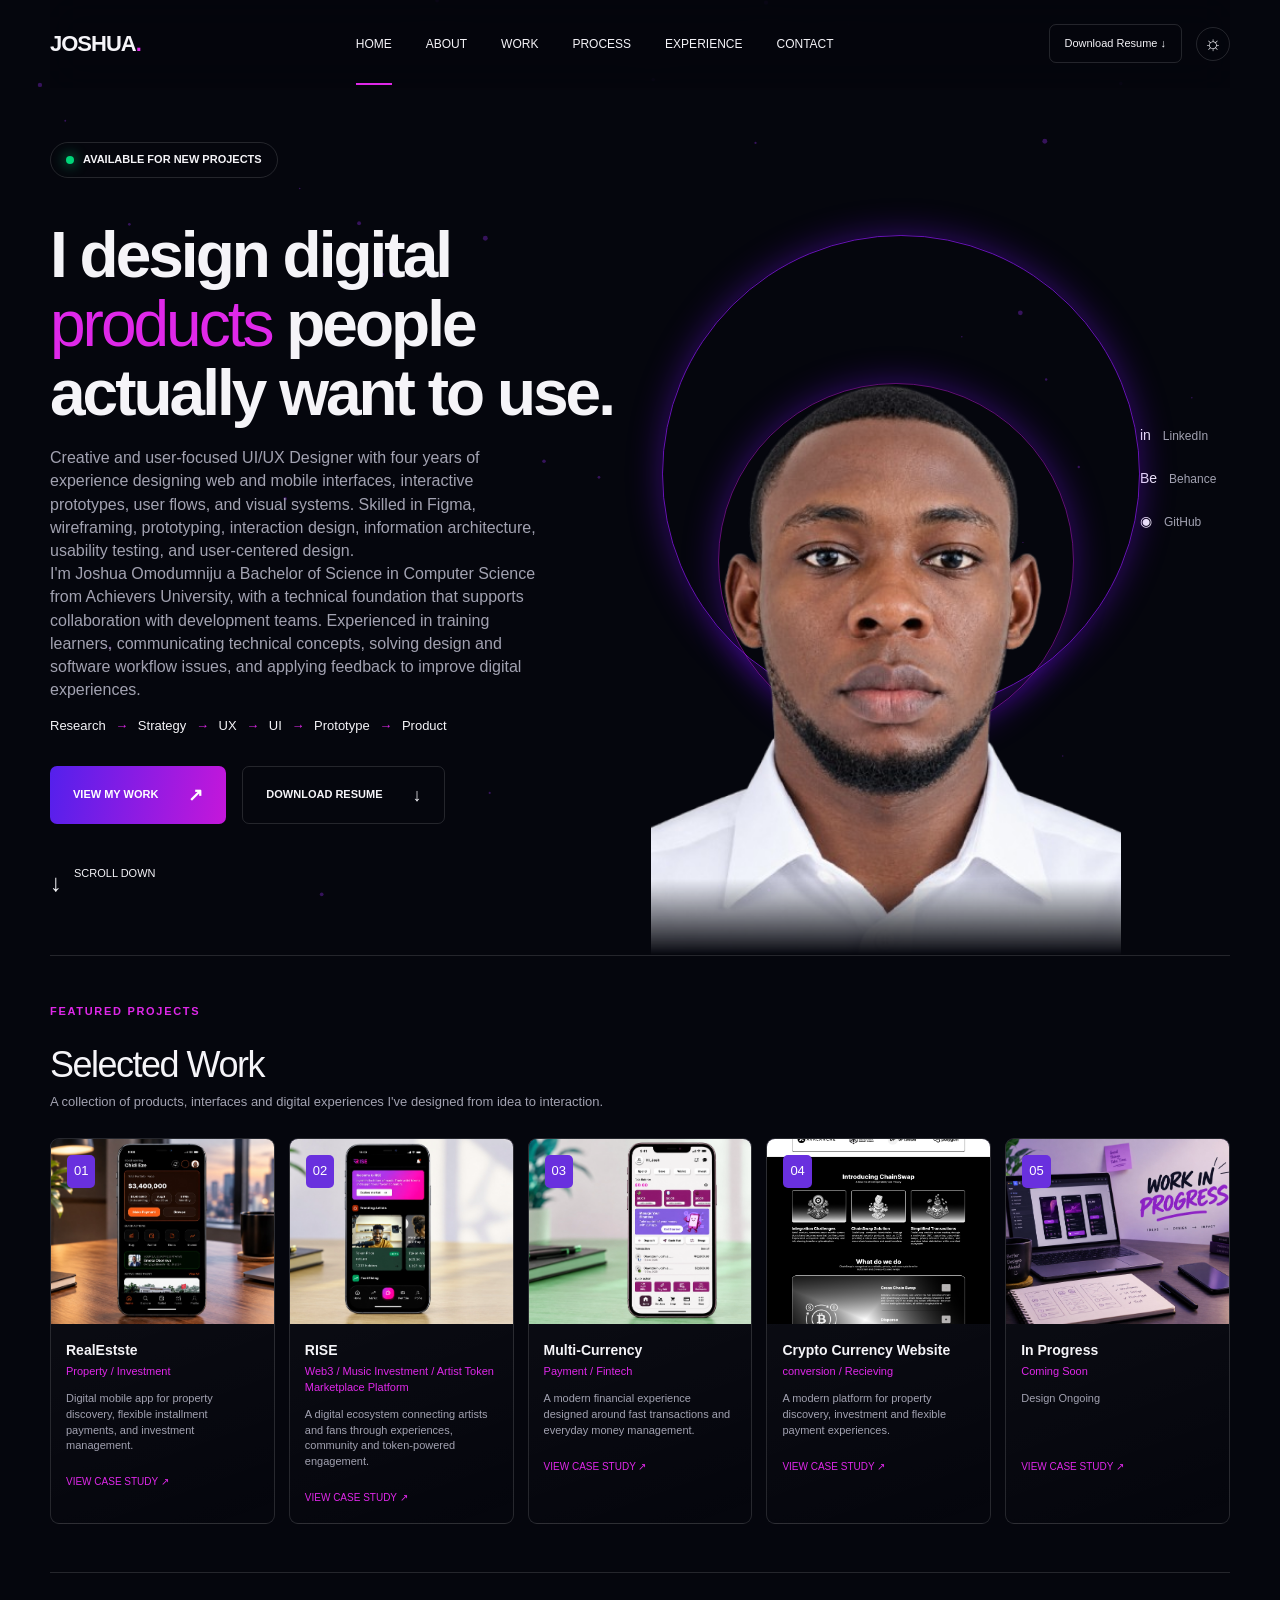
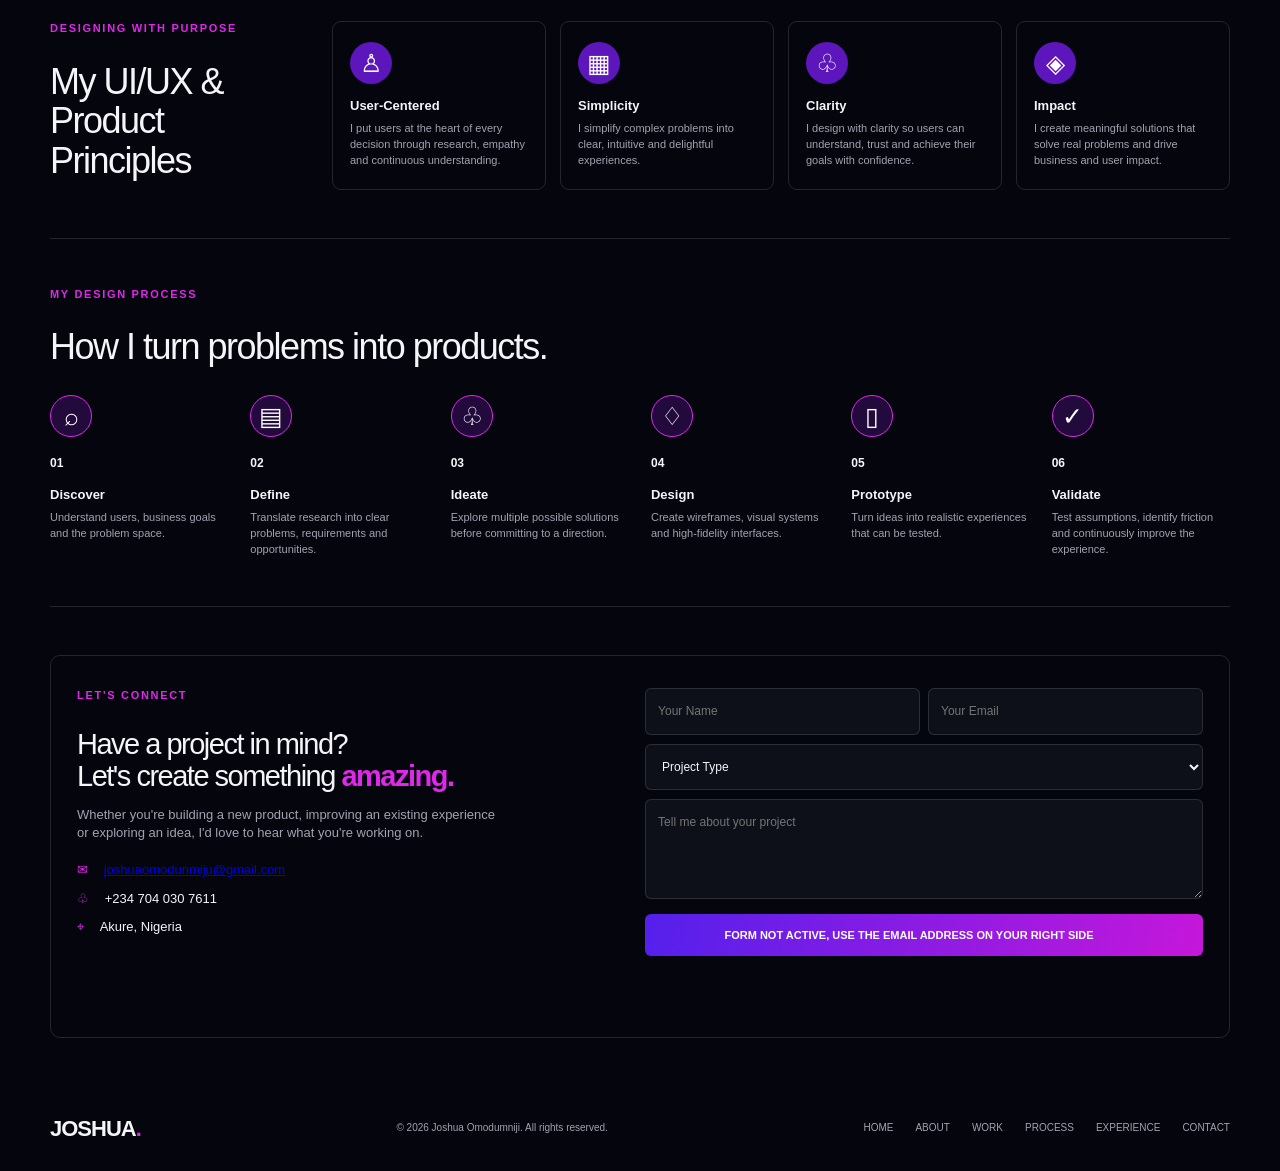
==== commit 10c198c3: "Update greeting from 'Hello' to 'Goodbye'" ====
--- a/index.html
+++ b/index.html
@@ -101,7 +101,7 @@
 
           <!-- Hero Introduction -->
           <p class="intro">
-            Creative and user-focused UI/UX Designer with hands-on experience designing web and mobile interfaces, interactive prototypes, user flows, and visual systems. Skilled in Figma, wireframing, prototyping, interaction design, information architecture, usability testing, and user-centered design. 
+            Creative and user-focused UI/UX Designer with four years of experience designing web and mobile interfaces, interactive prototypes, user flows, and visual systems. Skilled in Figma, wireframing, prototyping, interaction design, information architecture, usability testing, and user-centered design. 
             <br>I'm Joshua Omodumniju a Bachelor of Science in Computer Science from Achievers University, with a technical foundation that supports collaboration with development teams. Experienced in training learners, communicating technical concepts, solving design and software workflow issues, and applying feedback to improve digital experiences.
           </p>
 
